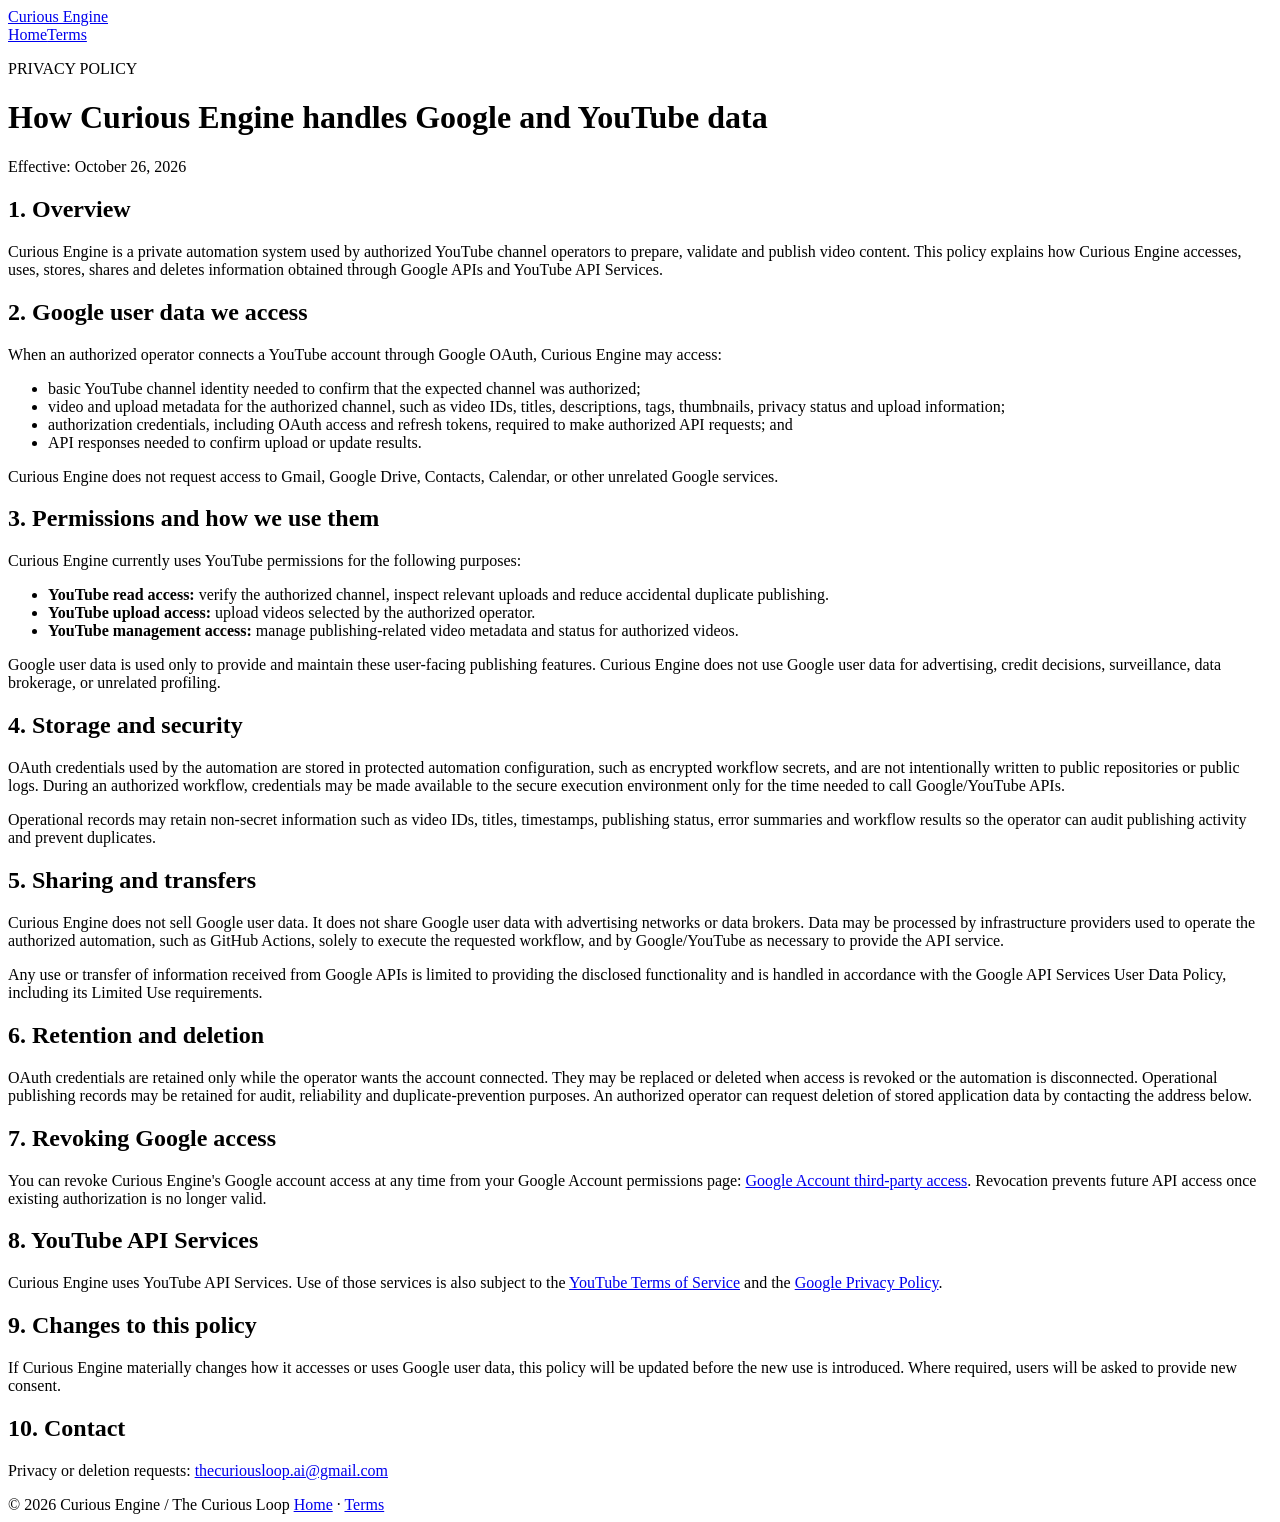
==== privacy.html @ 552b5eff "site: add privacy.html" ====
<!doctype html>
<html lang="en">
<head>
  <meta charset="utf-8">
  <meta name="viewport" content="width=device-width,initial-scale=1">
  <title>Privacy Policy | Curious Engine</title>
  <meta name="description" content="Privacy Policy for Curious Engine and its use of Google and YouTube API data.">
  <link rel="stylesheet" href="/styles.css">
</head>
<body>
  <header class="nav">
    <a class="brand" href="/">Curious Engine</a>
    <nav><a href="/">Home</a><a href="/terms.html">Terms</a></nav>
  </header>

  <main class="legal">
    <p class="eyebrow">PRIVACY POLICY</p>
    <h1>How Curious Engine handles Google and YouTube data</h1>
    <p class="meta">Effective: October 26, 2026</p>

    <h2>1. Overview</h2>
    <p>Curious Engine is a private automation system used by authorized YouTube channel operators to prepare, validate and publish video content. This policy explains how Curious Engine accesses, uses, stores, shares and deletes information obtained through Google APIs and YouTube API Services.</p>

    <h2>2. Google user data we access</h2>
    <p>When an authorized operator connects a YouTube account through Google OAuth, Curious Engine may access:</p>
    <ul>
      <li>basic YouTube channel identity needed to confirm that the expected channel was authorized;</li>
      <li>video and upload metadata for the authorized channel, such as video IDs, titles, descriptions, tags, thumbnails, privacy status and upload information;</li>
      <li>authorization credentials, including OAuth access and refresh tokens, required to make authorized API requests; and</li>
      <li>API responses needed to confirm upload or update results.</li>
    </ul>
    <p>Curious Engine does not request access to Gmail, Google Drive, Contacts, Calendar, or other unrelated Google services.</p>

    <h2>3. Permissions and how we use them</h2>
    <p>Curious Engine currently uses YouTube permissions for the following purposes:</p>
    <ul>
      <li><strong>YouTube read access:</strong> verify the authorized channel, inspect relevant uploads and reduce accidental duplicate publishing.</li>
      <li><strong>YouTube upload access:</strong> upload videos selected by the authorized operator.</li>
      <li><strong>YouTube management access:</strong> manage publishing-related video metadata and status for authorized videos.</li>
    </ul>
    <p>Google user data is used only to provide and maintain these user-facing publishing features. Curious Engine does not use Google user data for advertising, credit decisions, surveillance, data brokerage, or unrelated profiling.</p>

    <h2>4. Storage and security</h2>
    <p>OAuth credentials used by the automation are stored in protected automation configuration, such as encrypted workflow secrets, and are not intentionally written to public repositories or public logs. During an authorized workflow, credentials may be made available to the secure execution environment only for the time needed to call Google/YouTube APIs.</p>
    <p>Operational records may retain non-secret information such as video IDs, titles, timestamps, publishing status, error summaries and workflow results so the operator can audit publishing activity and prevent duplicates.</p>

    <h2>5. Sharing and transfers</h2>
    <p>Curious Engine does not sell Google user data. It does not share Google user data with advertising networks or data brokers. Data may be processed by infrastructure providers used to operate the authorized automation, such as GitHub Actions, solely to execute the requested workflow, and by Google/YouTube as necessary to provide the API service.</p>
    <p>Any use or transfer of information received from Google APIs is limited to providing the disclosed functionality and is handled in accordance with the Google API Services User Data Policy, including its Limited Use requirements.</p>

    <h2>6. Retention and deletion</h2>
    <p>OAuth credentials are retained only while the operator wants the account connected. They may be replaced or deleted when access is revoked or the automation is disconnected. Operational publishing records may be retained for audit, reliability and duplicate-prevention purposes. An authorized operator can request deletion of stored application data by contacting the address below.</p>

    <h2>7. Revoking Google access</h2>
    <p>You can revoke Curious Engine's Google account access at any time from your Google Account permissions page: <a href="https://myaccount.google.com/permissions" rel="noopener">Google Account third-party access</a>. Revocation prevents future API access once existing authorization is no longer valid.</p>

    <h2>8. YouTube API Services</h2>
    <p>Curious Engine uses YouTube API Services. Use of those services is also subject to the <a href="https://www.youtube.com/t/terms" rel="noopener">YouTube Terms of Service</a> and the <a href="https://policies.google.com/privacy" rel="noopener">Google Privacy Policy</a>.</p>

    <h2>9. Changes to this policy</h2>
    <p>If Curious Engine materially changes how it accesses or uses Google user data, this policy will be updated before the new use is introduced. Where required, users will be asked to provide new consent.</p>

    <h2>10. Contact</h2>
    <p>Privacy or deletion requests: <a href="mailto:thecuriousloop.ai@gmail.com">thecuriousloop.ai@gmail.com</a></p>
  </main>

  <footer>
    <span>© 2026 Curious Engine / The Curious Loop</span>
    <span><a href="/">Home</a> · <a href="/terms.html">Terms</a></span>
  </footer>
</body>
</html>
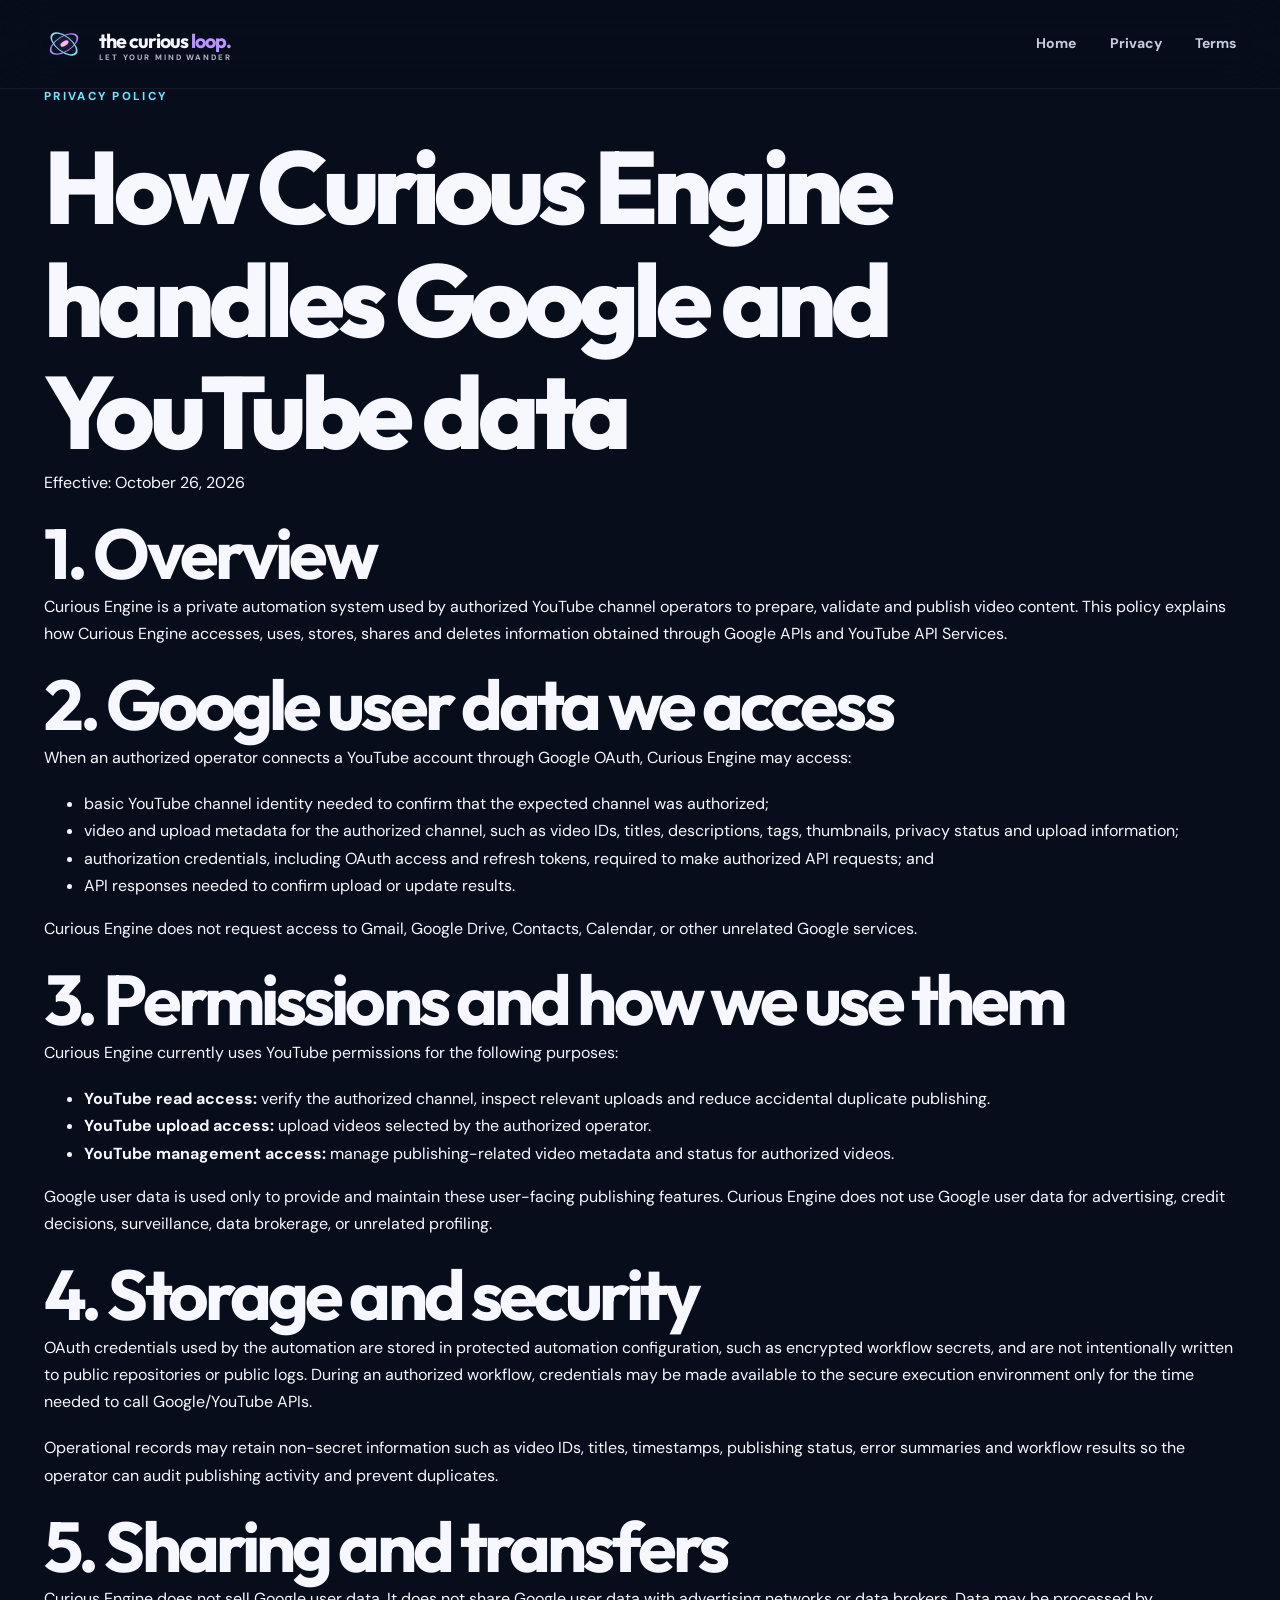
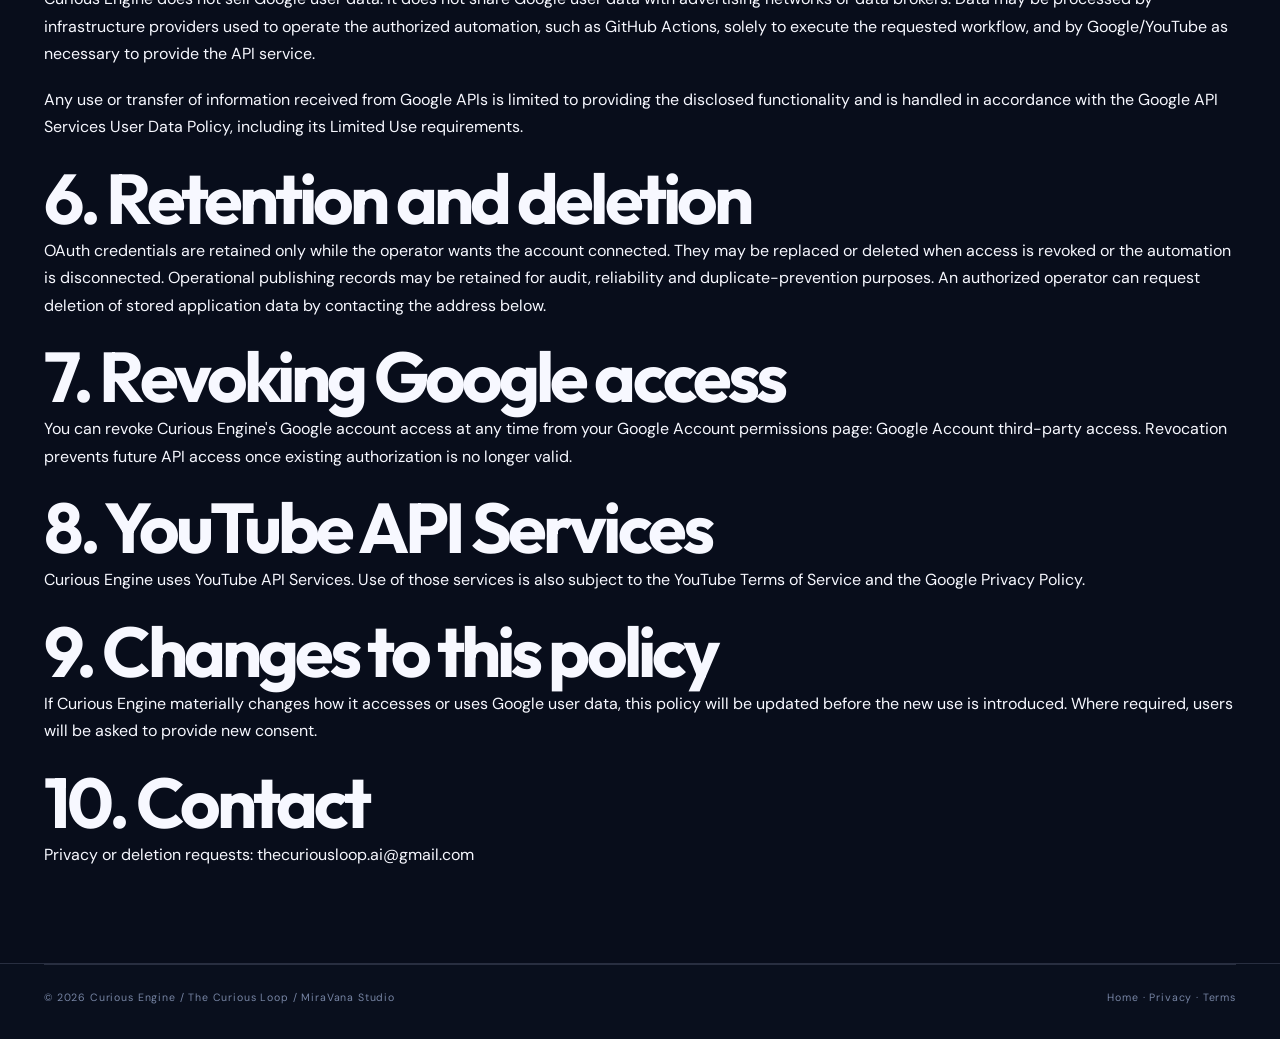
==== commit f40bd213: "design: restyle privacy.html within the new Wonderverse theme without changing policy text" ====
--- a/privacy.html
+++ b/privacy.html
@@ -5,15 +5,17 @@
   <meta name="viewport" content="width=device-width,initial-scale=1">
   <title>Privacy Policy | Curious Engine</title>
   <meta name="description" content="Privacy Policy for Curious Engine and its use of Google and YouTube API data.">
+  <link rel="icon" href="/favicon.svg" type="image/svg+xml">
   <link rel="stylesheet" href="/styles.css">
 </head>
 <body>
-  <header class="nav">
-    <a class="brand" href="/">Curious Engine</a>
-    <nav><a href="/">Home</a><a href="/terms.html">Terms</a></nav>
-  </header>
+  <a href="#main" class="skip-link">Skip to content</a>
+  <header class="site-header"><div class="container header-inner">
+    <a class="brand" href="/" aria-label="The Curious Loop home"><span class="brand-symbol" aria-hidden="true"><i></i><i></i><i></i></span><span>the curious <b>loop.</b><small>LET YOUR MIND WANDER</small></span></a>
+    <nav class="site-nav legal-nav" aria-label="Main navigation"><a href="/">Home</a><a href="/privacy.html">Privacy</a><a href="/terms.html">Terms</a></nav>
+  </div></header>
 
-  <main class="legal">
+  <main id="main" class="container legal">
     <p class="eyebrow">PRIVACY POLICY</p>
     <h1>How Curious Engine handles Google and YouTube data</h1>
     <p class="meta">Effective: October 26, 2026</p>
@@ -64,9 +66,6 @@
     <p>Privacy or deletion requests: <a href="mailto:thecuriousloop.ai@gmail.com">thecuriousloop.ai@gmail.com</a></p>
   </main>
 
-  <footer>
-    <span>© 2026 Curious Engine / The Curious Loop</span>
-    <span><a href="/">Home</a> · <a href="/terms.html">Terms</a></span>
-  </footer>
+  <footer class="site-footer"><div class="container footer-bottom"><span>© 2026 Curious Engine / The Curious Loop / MiraVana Studio</span><span><a href="/">Home</a> · <a href="/privacy.html">Privacy</a> · <a href="/terms.html">Terms</a></span></div></footer>
 </body>
 </html>
--- a/styles.css
+++ b/styles.css
@@ -0,0 +1,342 @@
+@import url('https://fonts.googleapis.com/css2?family=DM+Sans:wght@400;500;600;700;800&family=Outfit:wght@400;500;600;700;800;900&display=swap');
+:root{--bg:#080d1b;--bg-soft:#10172b;--white:#f7f8ff;--muted:#abb4c9;--purple:#b895ff;--violet:#8b5cf6;--cyan:#70e5fc;--pink:#ff90c9;--line:rgba(196,204,245,.16);--display:'Outfit',system-ui,sans-serif;--body:'DM Sans',system-ui,sans-serif}
+*{box-sizing:border-box}
+html{scroll-behavior:smooth;scroll-padding-top:104px}
+body{margin:0;min-width:320px;background:var(--bg);color:var(--white);font:400 16px/1.7 var(--body);overflow-x:hidden}
+button,input{font:inherit}
+button{cursor:pointer}
+a{color:inherit;text-decoration:none}
+a:hover{color:var(--cyan)}
+p{margin:0 0 1.2em}
+h1,h2,h3{font-family:var(--display);letter-spacing:-.055em;line-height:1.1;margin:0}
+h1{font-size:clamp(3.7rem,8vw,7rem);font-weight:800}
+h2{font-size:clamp(2.7rem,5.5vw,4.8rem);font-weight:700}
+h3{font-size:clamp(1.7rem,3vw,2.3rem)}
+h1 em,h2 em{font-style:normal;color:var(--purple)}
+::selection{background:#8b5cf6;color:white}
+:focus-visible{outline:3px solid var(--cyan);outline-offset:4px}
+.container{width:min(1192px,calc(100% - 72px));margin-inline:auto}
+.skip-link{position:fixed;top:-90px;left:18px;background:white;color:#11192b;padding:10px 18px;z-index:1000;border-radius:10px}
+.skip-link:focus{top:12px}
+.progress-line{position:fixed;z-index:180;top:0;left:0;width:0;height:3px;background:linear-gradient(90deg,var(--cyan),var(--pink));pointer-events:none}
+.starfield{position:absolute;top:0;left:0;width:100%;height:900px;z-index:0;pointer-events:none;overflow:hidden}
+.starfield i{position:absolute;width:2px;height:2px;background:#fff;border-radius:50%;opacity:.45;animation:twinkle var(--duration,4s) ease-in-out infinite alternate;animation-delay:var(--delay,0s)}
+.ambient{position:absolute;pointer-events:none;z-index:0;filter:blur(95px);opacity:.43;border-radius:50%}
+.ambient-a{top:90px;right:-290px;width:640px;height:640px;background:#412481}
+.ambient-b{top:670px;left:-280px;width:520px;height:520px;background:#064e77;opacity:.14}
+.site-header{position:sticky;top:0;z-index:100;background:rgba(8,13,27,.77);border-bottom:1px solid rgba(170,191,230,.08);backdrop-filter:blur(24px);-webkit-backdrop-filter:blur(24px)}
+.header-inner{display:flex;align-items:center;justify-content:space-between;min-height:88px;gap:28px}
+.brand{display:inline-flex;align-items:center;gap:13px;font-family:var(--display);font-size:1.23rem;font-weight:700;letter-spacing:-.05em;white-space:nowrap}
+.brand b,.footer-brand b{color:var(--purple)}
+.brand small{display:block;letter-spacing:.24em;font-size:.49rem;font-family:var(--body);font-weight:800;color:var(--muted);margin-top:-6px}
+.brand-symbol{position:relative;display:block;width:42px;height:42px}
+.brand-symbol i{position:absolute;top:5px;left:4px;width:32px;height:32px;border:2px solid #a58df5;border-radius:50%;transform:rotate(-32deg) scaleY(.50)}
+.brand-symbol i:nth-child(2){transform:rotate(38deg) scaleY(.5);border-color:#7de1f5}
+.brand-symbol i:nth-child(3){width:9px;height:9px;border:0;background:#f8b9ef;top:16px;left:16px;box-shadow:0 0 16px #c09cff}
+.site-nav{display:flex;align-items:center;gap:clamp(16px,2.6vw,36px);font-size:.875rem;font-weight:700;color:#c6cde0}
+.site-nav>a{transition:color .2s}
+.site-nav .nav-pill{border:1px solid rgba(185,159,255,.34);color:white;padding:9px 18px;border-radius:100px;background:rgba(157,126,254,.1)}
+.site-nav .nav-pill:hover{background:rgba(157,126,254,.23)}
+.menu-toggle{display:none;flex-shrink:0;width:44px;height:44px;border:1px solid var(--line);background:rgba(255,255,255,.04);border-radius:12px;padding:12px}
+.menu-toggle span{display:block;height:2px;background:white;margin:4px auto;width:100%;border-radius:2px}
+.hero{min-height:730px;padding-top:94px;display:grid;grid-template-columns:1fr 1fr;position:relative;gap:20px;align-items:center}
+.hero-copy{position:relative;z-index:5;transform:translateY(-10px)}
+.eyebrow,.section-kicker{font:800 .72rem/1.4 var(--body);letter-spacing:.20em;color:var(--cyan);margin-bottom:26px}
+.eyebrow{display:flex;align-items:center;gap:12px}
+.live-dot{width:8px;height:8px;background:#6ff5d2;border-radius:100%;box-shadow:0 0 0 6px rgba(111,245,210,.11),0 0 15px rgba(111,245,210,.9)}
+.hero h1 em{font-style:normal;color:white;position:relative}
+.hero h1 em:after{content:'';position:absolute;height:4px;background:var(--pink);left:5%;right:5%;bottom:-6px;border-radius:8px;transform:rotate(-2deg)}
+.gradient-text{color:transparent;background:linear-gradient(105deg,#ffc7e6 0,#cbafff 40%,#8ac9fe 100%);background-clip:text;-webkit-background-clip:text}
+.hero-lead{max-width:570px;color:#b7c0d8;font-size:clamp(1.04rem,1.35vw,1.19rem);line-height:1.87;margin:36px 0}
+.hero-lead strong{color:#f6edf9;font-weight:700}
+.hero-actions{display:flex;gap:13px;flex-wrap:wrap}
+.btn{display:inline-flex;gap:18px;align-items:center;justify-content:center;min-height:54px;padding:12px 26px;border-radius:15px;border:1px solid transparent;font-weight:800;font-size:.92rem;transition:transform .22s,box-shadow .22s,background .22s;color:white}
+.btn:hover{transform:translateY(-3px);color:white}
+.btn-primary{color:#101221;background:linear-gradient(120deg,#c0a6ff,#f6c2e3);box-shadow:0 10px 32px rgba(144,113,255,.21)}
+.btn-primary:hover{color:#101221;box-shadow:0 14px 45px rgba(172,126,255,.43)}
+.btn-outline{background:rgba(255,255,255,.035);border-color:rgba(188,197,237,.24)}
+.btn-outline:hover{background:rgba(255,255,255,.08)}
+.hero-note{margin-top:36px;color:#8e9ab9;font-size:.83rem}
+.hero-note:first-letter{color:var(--purple)}
+.hero-art{min-height:580px;position:relative;isolation:isolate}
+.art-glow{position:absolute;inset:12%;background:radial-gradient(circle,rgba(124,83,234,.46) 0,rgba(92,45,182,.16) 37%,transparent 70%);filter:blur(24px)}
+.art-orbit{position:absolute;border:1px solid rgba(204,196,252,.16);border-radius:50%;left:50%;top:50%;transform:translate(-50%,-50%) rotate(-25deg);pointer-events:none}
+.orbit-1{width:92%;height:57%}.orbit-2{width:109%;height:77%;transform:translate(-50%,-50%) rotate(40deg)}.orbit-3{width:66%;height:86%;transform:translate(-50%,-50%) rotate(-55deg)}
+.art-planet{position:absolute;top:50%;left:50%;width:min(64%,370px);aspect-ratio:1;transform:translate(-50%,-50%);border-radius:100%;overflow:hidden;background:radial-gradient(circle at 30% 23%,#ddcaff 0,#ab88f6 25%,#6843bc 57%,#261550 84%,#100b2f 100%);box-shadow:inset -30px -21px 62px rgba(17,12,46,.77),0 0 80px rgba(124,80,228,.34),0 0 0 1px rgba(250,226,255,.4);animation:planet-breathe 8s ease-in-out infinite}
+.art-planet:before{content:'';position:absolute;inset:-20%;background:repeating-linear-gradient(-26deg,transparent 0 25px,rgba(255,255,255,.06) 26px 36px,transparent 42px 62px);transform:rotate(17deg)}
+.art-planet i{position:absolute;display:block;border-radius:50%;background:rgba(78,53,151,.17);border:1px solid rgba(230,210,255,.07)}
+.art-planet i:nth-child(1){width:28%;height:19%;top:27%;left:20%;transform:rotate(24deg)}
+.art-planet i:nth-child(2){width:19%;height:15%;top:57%;left:67%}
+.art-planet i:nth-child(3){width:13%;height:9%;top:13%;left:66%}
+.planet-band{position:absolute;left:50%;top:50%;width:83%;height:19%;border:17px solid transparent;border-top-color:rgba(255,210,250,.64);border-left-color:rgba(251,195,255,.32);border-bottom-color:rgba(220,180,255,.78);border-right-color:rgba(192,165,255,.22);border-radius:50%;transform:translate(-50%,-50%) rotate(-23deg);filter:drop-shadow(0 6px 12px rgba(122,97,198,.39))}
+.art-spark{position:absolute;color:#eec9ff;font-size:2rem;filter:drop-shadow(0 0 10px #c0a6ff);animation:floaty 6s ease-in-out infinite}
+.spark-a{left:8%;top:14%;font-size:2.6rem}.spark-b{right:13%;top:20%;animation-delay:-2s}.spark-c{right:13%;bottom:18%;font-size:1.4rem;animation-delay:-3s}
+.space-label{position:absolute;display:flex;align-items:center;gap:11px;z-index:4;padding:11px 15px;border:1px solid rgba(198,187,240,.25);background:rgba(15,21,42,.77);backdrop-filter:blur(13px);border-radius:13px;box-shadow:0 15px 45px rgba(0,0,0,.25);font:.62rem var(--body);letter-spacing:.13em;color:#d8d4f3}
+.space-label b{font-weight:800;color:#fff}.space-label span{font-size:1.5rem;color:#f1b3ff}
+.label-top{left:4%;top:27%;transform:rotate(-8deg);animation:floaty 7s ease-in-out infinite}.label-bottom{right:0;bottom:26%;transform:rotate(5deg);animation:floaty 7s ease-in-out infinite reverse}
+.label-bottom span{color:var(--cyan)}
+.hero-bottom{position:absolute;bottom:28px;left:0;right:0;display:flex;align-items:center;justify-content:space-between;font-size:.65rem;letter-spacing:.2em;font-weight:700;color:#697794}
+.scroll-mouse{height:34px;width:21px;border:1px solid #7085aa;border-radius:18px;position:relative}.scroll-mouse:after{content:'';position:absolute;height:7px;width:2px;top:8px;left:9px;background:var(--purple);animation:mouse-scroll 1.8s infinite}
+.marquee-section{margin:40px 0 16px;border-top:1px solid var(--line);border-bottom:1px solid var(--line);overflow:hidden;transform:rotate(-1.3deg);background:#111a32;padding:13px 0;color:#8d9ab7}
+.marquee-track{display:flex;gap:40px;white-space:nowrap;width:max-content;animation:marquee 38s linear infinite;font-size:.77rem;letter-spacing:.26em;font-weight:800}
+.marquee-track span{color:#bec8e0}.marquee-track{word-spacing:16px}
+.section{position:relative;margin-top:126px}
+.section-header{display:flex;align-items:end;justify-content:space-between;gap:38px;margin-bottom:42px}
+.section-header .section-kicker{margin-bottom:13px}
+.section-header>p{max-width:360px;color:var(--muted);margin:0 0 6px}
+.section-header.centered{display:block;text-align:center}
+.section-header.centered>p:last-child{max-width:600px;margin:20px auto 0}
+.world-grid{display:grid;grid-template-columns:repeat(2,minmax(0,1fr));gap:24px}
+.world-card{position:relative;min-height:616px;border:1px solid var(--line);border-radius:25px;padding:30px 34px 33px;overflow:hidden;isolation:isolate;transition:transform .35s,border-color .35s,box-shadow .35s}
+.world-card:hover{transform:translateY(-7px);border-color:rgba(187,154,255,.42);box-shadow:0 30px 70px rgba(4,6,17,.25)}
+.curious-card{background:radial-gradient(circle at 50% 28%,#24204a 0,#17172d 43%,#121827 80%)}
+.miravana-card{background:radial-gradient(circle at 50% 28%,#384856 0,#182b38 41%,#121c2a 80%)}
+.world-top{display:flex;justify-content:space-between;color:#bbb8d3;font-size:.64rem;font-weight:800;letter-spacing:.15em}
+.world-top span:last-child{font-size:1.7rem;color:#c6a6fa}
+.world-illustration{position:relative;height:260px;overflow:hidden;margin:20px 0 2px}
+.orbit-circle{position:absolute;top:48%;left:50%;transform:translate(-50%,-50%) rotate(-30deg);border:1px solid rgba(190,162,255,.26);border-radius:50%;width:72%;height:63%}
+.circle-b{transform:translate(-50%,-50%) rotate(40deg);width:57%;height:86%}
+.mini-planet{position:absolute;width:145px;height:145px;top:23%;left:calc(50% - 72px);border-radius:50%;background:radial-gradient(circle at 30% 28%,#e5c5ff,#8854d3 49%,#2b225c 78%);box-shadow:inset -20px -10px 30px #251543,0 0 60px #a76afe65;animation:floaty 7s ease-in-out infinite}
+.float-symbol{position:absolute;color:#d4baff;animation:floaty 6s ease-in-out infinite}.fs1{left:16%;top:8%;font-size:2.2rem}.fs2{right:22%;top:20%;font-size:3rem}.fs3{right:12%;bottom:16%;font-weight:700;color:#8abdfa;font-size:1.5rem}
+.sun-glow{position:absolute;left:50%;top:26%;transform:translateX(-50%);background:#b8edce;filter:blur(60px);width:210px;height:150px;opacity:.55}
+.storybook-hill{position:absolute;bottom:-77px;border-radius:50%;width:120%;height:210px;background:#467b73;left:-38%;transform:rotate(17deg)}
+.hill-b{background:#275557;left:40%;bottom:-98px;transform:rotate(-19deg)}
+.storybook-sun{position:absolute;top:12%;left:45%;font-size:5rem;color:#f7d998;filter:drop-shadow(0 0 20px #ffc6b776);animation:floaty 5s ease-in-out infinite}
+.storybook-star{position:absolute;color:#ffe8b3;font-size:2rem}.ss1{top:18%;left:20%}.ss2{top:33%;right:22%}.ss3{bottom:31%;left:32%}
+.world-card h3{font-size:2.3rem;margin:0 0 15px}
+.world-card>p{color:#b4bfd4;font-size:.94rem;line-height:1.75;min-height:112px}
+.tag-list{display:flex;gap:9px;flex-wrap:wrap;margin:21px 0 24px}
+.tag-list span{padding:6px 10px;border:1px solid rgba(210,210,255,.2);border-radius:20px;font-size:.6rem;font-weight:800;letter-spacing:.07em;color:#d4d8f3}
+.world-link,.text-link{font-weight:800;font-size:.93rem;display:inline-flex;gap:24px;align-items:center;color:#e6d2ff;border-bottom:1px solid rgba(230,210,255,.4);padding-bottom:8px}
+.world-link:hover,.text-link:hover{color:var(--cyan);border-color:var(--cyan)}
+.discover-section{margin-top:156px}
+.topic-tabs{display:flex;gap:12px;justify-content:center;margin:40px 0 24px;flex-wrap:wrap}
+.topic-tab{border:1px solid rgba(182,193,235,.2);border-radius:50px;background:#141b30;color:#bac3da;padding:11px 21px;font-size:.83rem;font-weight:800}
+.topic-tab:hover{background:#202a46}
+.topic-tab.active,.topic-tab[aria-selected=true]{background:linear-gradient(110deg,#b3a1ff,#f4b9db);color:#13152c;border-color:transparent}
+.topic-panel{min-height:365px;border:1px solid var(--line);border-radius:25px;background:#121c30;display:grid;grid-template-columns:1.1fr .9fr;align-items:center;overflow:hidden}
+.topic-panel[hidden]{display:none}
+.topic-copy{padding:55px;position:relative;z-index:2}
+.topic-number{font:.65rem var(--body);font-weight:800;letter-spacing:.19em;color:var(--cyan)}
+.topic-copy h3{font-size:clamp(2.3rem,4vw,3.6rem);margin:19px 0;max-width:530px}
+.topic-copy h3 span{color:#ba9cff}
+.topic-copy p{color:var(--muted);max-width:510px;line-height:1.8}
+.topic-art{position:relative;height:365px;overflow:hidden;isolation:isolate}
+.science-art{background:radial-gradient(circle,#2c285c,#101a2e 67%)}
+.topic-moon{position:absolute;width:245px;height:245px;left:25%;top:17%;border-radius:50%;background:radial-gradient(circle at 30% 30%,#d6dcff,#9b8fe3 43%,#35265d 78%);box-shadow:inset -27px -20px 40px #2a2159,0 0 62px #b6a3f44d;animation:floaty 6s ease-in-out infinite}
+.topic-moon-ring{position:absolute;width:90%;height:90%;left:5%;top:5%;border:1px solid #ab9de833;border-radius:50%;transform:rotate(-27deg) scaleY(.54)}
+.science-art>span{position:absolute;right:20%;top:20%;font-size:2.4rem;color:#dbf3ff}
+.tech-art{background:radial-gradient(circle,#144e68,#101a2e 67%)}
+.tech-art:before{content:'';position:absolute;inset:20%;background:linear-gradient(45deg,transparent 49%,#67d9ea 49% 50%,transparent 50%),linear-gradient(-42deg,transparent 49%,#67d9ea 49% 50%,transparent 50%);opacity:.3}
+.tech-node{position:absolute;border:1px solid #7edfeab0;background:#193b55;border-radius:18px;box-shadow:0 0 38px #61d9f044;color:#a5faff;padding:16px 20px;font-weight:800;letter-spacing:.1em;animation:floaty 6s ease-in-out infinite}
+.tn1{top:26%;left:38%;font-size:1.9rem}.tn2{top:60%;left:12%;animation-delay:-2s}.tn3{top:65%;right:9%;animation-delay:-4s}
+.story-art{background:radial-gradient(circle,#506459,#182938 67%)}
+.story-sun{position:absolute;right:13%;top:8%;font-size:5rem;color:#fff1a6;animation:floaty 6s infinite}
+.story-flower{position:absolute;bottom:10%;left:15%;font-size:5rem;color:#ffc3dc}
+.story-book{position:absolute;top:17%;left:31%;width:185px;height:244px;background:linear-gradient(130deg,#e2bd8c,#ffe4b3);border-radius:8px 20px 20px 8px;transform:rotate(-13deg);box-shadow:13px 10px 0 #a77f68,20px 16px 30px #070f1999;color:#6a486c;font:800 1.4rem/1.5 var(--display);padding:44px 24px}
+.game-section{margin-top:154px}
+.game-frame{border:1px solid rgba(137,160,229,.28);background:#080f21;border-radius:25px;padding:20px;box-shadow:0 20px 70px rgba(2,4,13,.5)}
+.game-toolbar{display:flex;justify-content:space-between;align-items:center;padding:7px 20px 16px}
+.game-stat{display:flex;flex-direction:column;min-width:95px}
+.game-stat small{font-weight:800;letter-spacing:.15em;font-size:.60rem;color:#8698bc}
+.game-stat strong{font:800 1.7rem var(--display);letter-spacing:-.03em}
+.time-stat{text-align:right}
+.game-toolbar-title{font-size:.73rem;color:var(--purple);font-weight:800;letter-spacing:.22em}
+.canvas-wrap{aspect-ratio:920/420;width:100%;position:relative;border-radius:16px;overflow:hidden;background:#0d1731}
+#starGame{width:100%;height:100%;display:block;touch-action:none}
+.game-overlay{position:absolute;inset:0;display:flex;flex-direction:column;align-items:center;justify-content:center;text-align:center;gap:16px;background:rgba(8,13,33,.62);backdrop-filter:blur(7px);padding:24px}
+.game-overlay[hidden]{display:none}
+.overlay-icon{font-size:3rem;color:#ffdf88;filter:drop-shadow(0 0 24px #d8b8ff)}
+.game-overlay h3{font-size:clamp(1.8rem,4vw,3.2rem)}
+.game-overlay p{color:#bec9dd;margin:0}
+.game-footer{display:flex;align-items:center;justify-content:space-between;gap:20px;padding:17px 7px 3px}
+.game-footer p{font-size:.72rem;color:#91a1c3;margin:0}
+.game-footer p span{padding:0 8px;color:#606e8c}
+.game-restart,.hint-button{background:none;border:0;color:#d2baff;font-weight:800;font-size:.82rem;padding:6px;white-space:nowrap}
+.game-restart:hover,.hint-button:hover{color:var(--cyan)}
+.founder-section{margin-top:145px}
+.founder-layout{display:grid;grid-template-columns:.9fr 1.1fr;gap:70px;align-items:center}
+.founder-visual{min-height:520px;border-radius:30px;position:relative;overflow:hidden;background:radial-gradient(circle at 55% 43%,#40377d,#171a37 55%,#101828 88%);border:1px solid var(--line)}
+.founder-grid{position:absolute;inset:0;background-image:linear-gradient(#ffffff10 1px,transparent 1px),linear-gradient(90deg,#ffffff10 1px,transparent 1px);background-size:39px 39px;mask-image:linear-gradient(to bottom,#000,transparent)}
+.founder-orbit{position:absolute;top:50%;left:50%;width:78%;height:64%;border:1px solid rgba(193,179,255,.5);border-radius:50%;transform:translate(-50%,-50%) rotate(27deg)}
+.orbit-secondary{width:68%;height:88%;transform:translate(-50%,-50%) rotate(-44deg);opacity:.6}
+.founder-monogram{position:absolute;left:50%;top:50%;transform:translate(-50%,-50%);display:flex;flex-direction:column;align-items:center;gap:8px}
+.founder-monogram span{font:800 clamp(6rem,13vw,11rem)/1 var(--display);letter-spacing:-.13em;padding-right:.13em;color:transparent;background:linear-gradient(150deg,#f1d8ff,#a4baff);background-clip:text;-webkit-background-clip:text;filter:drop-shadow(0 15px 40px #cba5fd54)}
+.founder-monogram small{font-size:.54rem;font-weight:800;letter-spacing:.23em;color:#c1b6df;white-space:nowrap}
+.founder-glint{position:absolute;font-size:2rem;color:#d5baff;animation:floaty 5s ease-in-out infinite}.glint-one{top:16%;left:16%}.glint-two{top:23%;right:13%;animation-delay:-1s}.glint-three{bottom:18%;right:19%;animation-delay:-3s}
+.founder-copy .section-kicker{margin-bottom:15px}
+.founder-copy h2{margin-bottom:30px}
+.founder-copy p:not(.section-kicker){color:var(--muted);line-height:1.84}
+.founder-copy strong{color:white}
+.founder-name{font:800 1.6rem/1.3 var(--display)!important;letter-spacing:-.025em;color:white!important;margin-bottom:3px}
+.founder-name span{color:var(--purple);font-size:1.2rem}
+.founder-role{color:var(--cyan)!important;font-size:.86rem;font-weight:700;margin-bottom:24px}
+.founder-quote{margin:25px 0 25px;padding:19px 22px;border-left:2px solid var(--purple);background:rgba(185,149,250,.05);font:500 1.08rem/1.55 var(--display);color:#e0d9f9}
+.founder-quote span{font-size:1.8rem;color:var(--pink);vertical-align:middle;margin-right:6px}
+.studio-section{margin-top:145px}
+.studio-layout{display:grid;grid-template-columns:1fr 1fr;gap:90px;align-items:center}
+.studio-copy h2{margin-bottom:30px}
+.studio-copy>p:not(.section-kicker){color:var(--muted);line-height:1.86}
+.studio-copy .text-link{margin-top:12px}
+.studio-steps{position:relative;border:1px solid var(--line);border-radius:24px;background:linear-gradient(130deg,#171d36,#101726);padding:26px 34px}
+.studio-steps:before{content:'';position:absolute;top:65px;bottom:65px;left:59px;border-left:1px dashed #8171c58c}
+.studio-step{position:relative;display:flex;gap:24px;padding:22px 0}
+.studio-step>span{z-index:1;display:grid;place-items:center;flex-shrink:0;width:50px;height:50px;border-radius:15px;border:1px solid rgba(198,169,250,.38);background:#242346;color:#d3b4ff;font-size:1.35rem}
+.studio-step small{font-size:.59rem;font-weight:800;letter-spacing:.16em;color:var(--cyan)}
+.studio-step strong{display:block;font-family:var(--display);font-size:1.15rem}
+.studio-step p{color:#99a7c3;font-size:.84rem;margin:4px 0 0}
+.secret-section{margin-top:150px}
+.secret-card{position:relative;text-align:center;border:1px solid rgba(180,153,255,.24);border-radius:30px;padding:80px 30px 62px;background:radial-gradient(circle at 50% 15%,rgba(120,79,219,.23),#13182d 62%,#111728);overflow:hidden}
+.secret-deco{position:absolute;font-size:10rem;right:-25px;top:-65px;color:#bea7fe1a}
+.secret-card .section-kicker{margin-bottom:20px}
+.secret-card h2{margin-bottom:20px}
+.secret-card>p:not(.section-kicker){max-width:560px;color:var(--muted);margin:0 auto 20px}
+.constellation-display{display:flex;justify-content:center;align-items:center;gap:10px;margin:30px 0 10px}
+.constellation-slot{display:grid;place-items:center;width:42px;height:42px;border-radius:50%;border:1px solid #676288;color:#797897;font-size:1.5rem;transition:all .3s}
+.constellation-slot.found{color:#f8e4ab;background:#312c60;border-color:#c9adff;box-shadow:0 0 25px #a88bea66;transform:scale(1.08)}
+.constellation-display i{display:block;width:25px;height:1px;background:#665b8c}
+.secret-card .puzzle-status{font-size:.78rem;color:#d8caee;margin-bottom:6px}
+.secret-card .puzzle-hint{margin-top:8px;font-size:.84rem;color:#d9ceea}
+.transparency-section{margin-top:140px}
+.transparency-inner{display:grid;grid-template-columns:1.2fr .8fr;gap:70px;align-items:center;padding:65px;background:#121a2c;border-radius:29px;border:1px solid var(--line)}
+.transparency-inner h2{font-size:clamp(2.5rem,4.5vw,4rem);margin-bottom:28px}
+.transparency-inner p:not(.section-kicker){color:var(--muted);line-height:1.85}
+.policy-links{display:flex;gap:24px;flex-wrap:wrap;margin-top:24px}
+.policy-links a{font-size:.86rem;color:#d2baff;font-weight:800;border-bottom:1px solid #b6a4ed;padding-bottom:5px}
+.trust-visual{height:280px;position:relative;display:grid;place-items:center}
+.trust-visual i{position:absolute;width:250px;height:250px;border:1px solid #8e7dce6b;border-radius:50%;transform:rotate(-33deg) scaleY(.7)}
+.trust-visual i:nth-child(2){transform:rotate(39deg) scaleY(.7);width:200px}
+.trust-visual>span{font-size:7rem;color:var(--purple);filter:drop-shadow(0 0 38px #b38cff)}
+.trust-visual small{position:absolute;bottom:0;font-size:.59rem;color:#a8a4c4;letter-spacing:.2em;font-weight:800}
+.contact-section{margin-top:130px;text-align:center;border-radius:30px;padding:82px 25px 80px;background:radial-gradient(circle at 50% 20%,#312558,#181b38 60%,#141b30);border:1px solid #ab88e43b}
+.contact-orb{display:grid;place-items:center;margin:0 auto 17px;width:56px;height:56px;border-radius:50%;color:#e6baff;font-size:2rem;background:#b58cfa1d;box-shadow:0 0 35px #b58cfa26}
+.contact-section h2{margin:0 0 17px}
+.contact-section p:not(.section-kicker){color:#b4c0d9;max-width:500px;margin:0 auto 27px}
+.btn-light{color:#161125;background:#f3eaff}
+.btn-light:hover{color:#161125;background:white}
+.contact-section>small{display:block;margin-top:18px;color:#a7a1bf}
+.site-footer{margin-top:95px;background:#090f1d;border-top:1px solid var(--line)}
+.footer-top{padding:60px 0;display:flex;justify-content:space-between;gap:30px;align-items:start}
+.footer-brand{font:800 2rem var(--display);letter-spacing:-.055em}
+.footer-top p{color:#8e9ab4;margin:9px 0 0}
+.footer-links{display:flex;gap:18px 25px;justify-content:flex-end;flex-wrap:wrap;max-width:560px;color:#bac4d9;font-size:.82rem;font-weight:700}
+.footer-bottom{border-top:1px solid var(--line);padding:24px 0 32px;display:flex;justify-content:space-between;gap:18px;flex-wrap:wrap;color:#7785a4;font-size:.66rem;letter-spacing:.08em}
+.hidden-spark{position:absolute;display:grid;place-items:center;border:0;background:rgba(148,121,232,.11);color:#b9a8fa;border-radius:50%;width:32px;height:32px;font-size:1.2rem;z-index:10;opacity:.42;transition:transform .3s,opacity .3s,box-shadow .3s}
+.hidden-spark:hover,.hidden-spark:focus-visible{opacity:1;transform:scale(1.3) rotate(80deg);box-shadow:0 0 22px #bc9ef76c}
+.hidden-spark.discovered{opacity:1;color:#ffe5a6;background:#6e558e;box-shadow:0 0 20px #c8a6ff8c}
+.hidden-spark.puzzle-next{animation:pulseStar 2.8s ease-in-out infinite}
+.secret-hero{right:25%;bottom:13%}
+.card-secret{right:27px;bottom:28px}
+.topic-secret{right:15px;bottom:22px}
+.game-secret{right:22px;top:94px}
+.privacy-secret{right:25px;top:15px}
+.secret-dialog{background:linear-gradient(155deg,#221b49,#0e1930);border:1px solid #ba9cf4;border-radius:28px;color:white;text-align:center;padding:20px;width:min(530px,calc(100% - 36px));box-shadow:0 25px 130px #000b}
+.secret-dialog::backdrop{background:rgba(5,7,16,.83);backdrop-filter:blur(8px)}
+.dialog-content{padding:40px 16px}
+.reveal-word{font:800 clamp(3.3rem,8vw,5rem) var(--display);color:#e7ceff;letter-spacing:.13em;text-shadow:0 0 50px #d0a1ff}
+.dialog-content>p:not(.section-kicker){color:#c6cde1}
+.dialog-content .reveal-subline{font-size:.88rem;margin-bottom:27px}
+[data-reveal]{opacity:1}
+.js-enabled [data-reveal]{opacity:0;transform:translateY(28px);transition:opacity .8s ease,transform .8s cubic-bezier(.2,.7,.25,1)}
+.js-enabled [data-reveal].visible{opacity:1;transform:translateY(0)}
+@keyframes planet-breathe{0%,100%{filter:brightness(1);transform:translate(-50%,-50%) scale(1)}50%{filter:brightness(1.1);transform:translate(-50%,-50%) scale(1.025)}}
+@keyframes floaty{0%,100%{translate:0 0}50%{translate:0 -14px}}
+@keyframes twinkle{0%{opacity:.15;transform:scale(.65)}100%{opacity:.7;transform:scale(1.4)}}
+@keyframes marquee{to{transform:translateX(-50%)}}
+@keyframes mouse-scroll{0%{transform:translateY(0);opacity:1}75%,100%{transform:translateY(11px);opacity:0}}
+@keyframes pulseStar{0%,100%{box-shadow:0 0 4px #c2acfb50}50%{box-shadow:0 0 23px #d9b7ffbb}}
+@media(max-width:1040px){
+.container{width:min(100% - 52px,1192px)}
+.site-nav{gap:17px}
+.hero{min-height:670px}
+.hero-art{min-height:510px}
+.world-card{padding:28px}
+.world-card>p{min-height:128px}
+.founder-layout,.studio-layout{gap:42px}
+}
+@media(max-width:800px){
+.container{width:calc(100% - 42px)}
+.header-inner{min-height:74px}
+.menu-toggle{display:block}
+.site-nav{display:none;position:absolute;top:73px;left:0;right:0;padding:20px 25px 26px;background:#0e1427;border-bottom:1px solid #65739344;box-shadow:0 18px 28px #0006;flex-direction:column;align-items:stretch;gap:15px}
+.site-nav.open{display:flex}
+.site-nav>a{padding:9px 0}
+.site-nav .nav-pill{text-align:center}
+.hero{grid-template-columns:1fr;padding-top:65px;gap:5px}
+.hero-copy{transform:none}
+.hero h1{font-size:clamp(3.9rem,11vw,6.4rem)}
+.hero-lead{max-width:690px}
+.hero-art{min-height:475px;max-width:620px;width:100%;margin:auto}
+.hero-bottom{position:relative;bottom:auto;grid-column:1;padding:25px 0 20px}
+.section{margin-top:105px}
+.world-grid{gap:17px}
+.world-card{min-height:610px;padding:24px}
+.world-illustration{height:220px}
+.world-card>p{min-height:146px}
+.topic-copy{padding:38px}
+.founder-layout{grid-template-columns:1fr 1.1fr;gap:35px}
+.founder-visual{min-height:420px}
+.studio-layout{grid-template-columns:1fr;gap:32px}
+.studio-steps{max-width:700px}
+.transparency-inner{padding:42px;gap:30px}
+}
+@media(max-width:640px){
+.container{width:calc(100% - 32px)}
+.hero{padding-top:46px}
+.hero h1{font-size:clamp(3.55rem,13vw,5.5rem)}
+.hero-lead{font-size:.99rem;margin:26px 0}
+.hero-art{min-height:360px}
+.art-planet{width:64%}
+.planet-band{border-width:10px}
+.space-label{font-size:.5rem;padding:8px}
+.label-top{left:0}.label-bottom{right:0}
+.eyebrow,.section-kicker{font-size:.63rem}
+.section-header{display:block}
+.section-header>p{margin:15px 0 0}
+.section{margin-top:91px}
+.world-grid{grid-template-columns:1fr}
+.world-card{min-height:auto;padding:25px}
+.world-illustration{height:255px}
+.world-card>p{min-height:0}
+.world-card h3{font-size:2rem}
+.world-link{margin-bottom:6px}
+.topic-panel{grid-template-columns:1fr}
+.topic-copy{padding:35px 26px 24px}
+.topic-art{height:235px}
+.topic-moon{height:195px;width:195px;left:calc(50% - 97px);top:10%}
+.topic-tabs{gap:7px}
+.topic-tab{font-size:.73rem;padding:9px 12px}
+.story-book{top:7%}
+.game-frame{padding:10px}
+.game-toolbar{padding:11px 10px}
+.game-toolbar-title{font-size:.55rem;letter-spacing:.08em}
+.game-stat{min-width:70px}
+.game-stat strong{font-size:1.3rem}
+.canvas-wrap{aspect-ratio:1.18}
+.game-footer{display:block}
+.game-footer p{font-size:.68rem;line-height:1.6}
+.game-restart{margin-top:8px}
+.game-overlay{gap:10px}
+.game-overlay h3{font-size:1.7rem}
+.game-overlay p{font-size:.84rem}
+.overlay-icon{font-size:2.3rem}
+.founder-layout,.transparency-inner{grid-template-columns:1fr}
+.founder-visual{min-height:350px}
+.founder-monogram span{font-size:8rem}
+.founder-copy{padding-top:16px}
+.transparency-inner{padding:34px 24px}
+.trust-visual{height:185px}
+.trust-visual i{width:180px;height:180px}
+.trust-visual i:nth-child(2){width:140px}
+.trust-visual>span{font-size:5rem}
+.secret-card{padding:60px 20px}
+.constellation-slot{width:32px;height:32px}
+.constellation-display i{width:14px}
+.contact-section{padding:64px 22px}
+.footer-top{display:block}
+.footer-links{justify-content:flex-start;margin-top:25px}
+.footer-bottom{display:block}
+.footer-bottom span{display:block;margin-bottom:8px}
+}
+@media(max-width:400px){.hero h1{font-size:3.25rem}.hero-art{min-height:308px}.world-illustration{height:214px}.hero-actions .btn{min-height:50px;padding:10px 18px}.brand{font-size:1.05rem}}
+@media(prefers-reduced-motion:reduce){html{scroll-behavior:auto}*,*:before,*:after{animation-duration:.001ms!important;animation-iteration-count:1!important;transition-duration:.001ms!important}[data-reveal],.js-enabled [data-reveal]{opacity:1;transform:none}}
